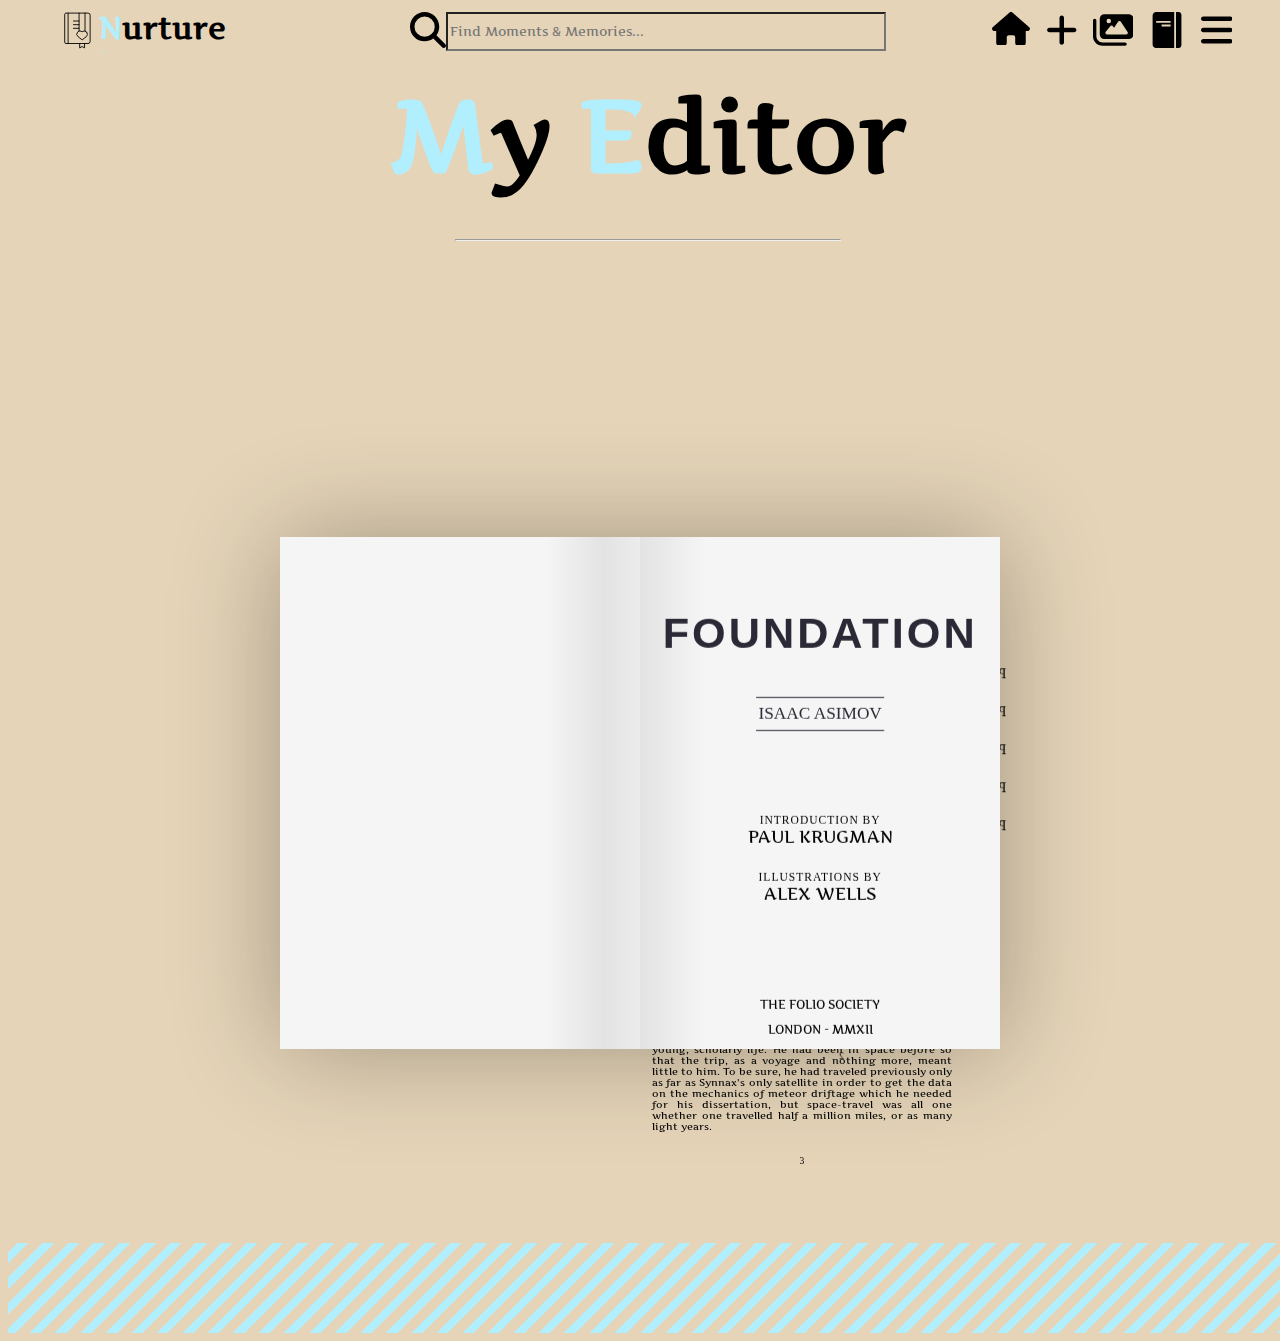
==== templates/editor.html @ 31c4c693 "added temporary editor" ====
<!DOCTYPE html>
<html lang="en">
<head>
  <meta charset="UTF-8">
  <title>Nurture Notes - Editor</title>
  <meta name="viewport" content="width=device-width, initial-scale=1.0">
  <link rel="stylesheet" href="../static/editor.css">
</head>
<body>

  <header>
    <nav>
      <div class="logo-contain">
        <a href="home" id="logo">
          <svg id="logo-text" width="48" height="48" viewBox="0 0 48 48" xmlns="http://www.w3.org/2000/svg"><path fill="none" stroke="currentColor" stroke-linecap="round" stroke-linejoin="round" d="M36 38.577H11.16a1.404 1.404 0 0 1-1.404-1.405V5.904c0-.775.628-1.404 1.404-1.404h24.842a2.245 2.245 0 0 1 2.244 2.245v29.587a2.245 2.245 0 0 1-2.244 2.245M13.571 4.5v34.077M25.859 4.504v20.218m6.678-.064V4.504m-6.678 8.867H19.56m6.299 8.165H19.56m6.299-4.083H19.56"/><path fill="none" stroke="currentColor" stroke-linecap="round" stroke-linejoin="round" d="M34.51 25.942a3.617 3.617 0 0 0-5.074-.658l-.117.09l-.117-.09a3.617 3.617 0 1 0-4.415 5.73l4.532 3.493l4.532-3.492a3.617 3.617 0 0 0 .658-5.074m-2.498 12.636V43.5l-2.744-1.533l-2.743 1.533v-4.923"/></svg>
          <h4><span>N</span>urture <span>N</span>otes</h4>
        </a>
      </div>
      <div class="search-contain">
        <svg xmlns="http://www.w3.org/2000/svg" viewBox="0 0 512 512"><path fill="currentColor" d="M416 208c0 45.9-14.9 88.3-40 122.7L502.6 457.4c12.5 12.5 12.5 32.8 0 45.3s-32.8 12.5-45.3 0L330.7 376c-34.4 25.2-76.8 40-122.7 40C93.1 416 0 322.9 0 208S93.1 0 208 0S416 93.1 416 208zM208 352a144 144 0 1 0 0-288 144 144 0 1 0 0 288z"/></svg>
        <input type="text" placeholder="Find Moments & Memories...">
      </div>
      <div class="icon-contain">
        <a href="home"><svg id="home-pg" xmlns="http://www.w3.org/2000/svg" viewBox="0 0 576 512"><path fill="currentColor" d="M575.8 255.5c0 18-15 32.1-32 32.1h-32l.7 160.2c0 2.7-.2 5.4-.5 8.1V472c0 22.1-17.9 40-40 40H456c-1.1 0-2.2 0-3.3-.1c-1.4 .1-2.8 .1-4.2 .1H416 392c-22.1 0-40-17.9-40-40V448 384c0-17.7-14.3-32-32-32H256c-17.7 0-32 14.3-32 32v64 24c0 22.1-17.9 40-40 40H160 128.1c-1.5 0-3-.1-4.5-.2c-1.2 .1-2.4 .2-3.6 .2H104c-22.1 0-40-17.9-40-40V360c0-.9 0-1.9 .1-2.8V287.6H32c-18 0-32-14-32-32.1c0-9 3-17 10-24L266.4 8c7-7 15-8 22-8s15 2 21 7L564.8 231.5c8 7 12 15 11 24z"/></svg></a>
        <a href="editor"><svg id="plus" xmlns="http://www.w3.org/2000/svg" viewBox="0 0 448 512"><path fill="currentColor" d="M256 80c0-17.7-14.3-32-32-32s-32 14.3-32 32V224H48c-17.7 0-32 14.3-32 32s14.3 32 32 32H192V432c0 17.7 14.3 32 32 32s32-14.3 32-32V288H400c17.7 0 32-14.3 32-32s-14.3-32-32-32H256V80z"/></svg></a>
        <a href="gallery"><svg id="gal" xmlns="http://www.w3.org/2000/svg" viewBox="0 0 576 512"><path fill="currentColor" d="M160 32c-35.3 0-64 28.7-64 64V320c0 35.3 28.7 64 64 64H512c35.3 0 64-28.7 64-64V96c0-35.3-28.7-64-64-64H160zM396 138.7l96 144c4.9 7.4 5.4 16.8 1.2 24.6S480.9 320 472 320H328 280 200c-9.2 0-17.6-5.3-21.6-13.6s-2.9-18.2 2.9-25.4l64-80c4.6-5.7 11.4-9 18.7-9s14.2 3.3 18.7 9l17.3 21.6 56-84C360.5 132 368 128 376 128s15.5 4 20 10.7zM192 128a32 32 0 1 1 64 0 32 32 0 1 1 -64 0zM48 120c0-13.3-10.7-24-24-24S0 106.7 0 120V344c0 75.1 60.9 136 136 136H456c13.3 0 24-10.7 24-24s-10.7-24-24-24H136c-48.6 0-88-39.4-88-88V120z"/></svg></a>
        <a href="journal"><svg width="20" height="20" viewBox="0 0 20 20" xmlns="http://www.w3.org/2000/svg"><path fill="currentColor" d="M15 0v20h1.5c.8 0 1.5-.7 1.5-1.5v-17c0-.8-.7-1.5-1.5-1.5zM2 18c0 1.1.9 2 2 2h10V0H4C2.9 0 2 .9 2 2zM4 5h8v1H4zm3 2h5v1H7z"/></svg></a>
        <a><svg id="bars" xmlns="http://www.w3.org/2000/svg" viewBox="0 0 448 512"><path fill="currentColor" d="M0 96C0 78.3 14.3 64 32 64H416c17.7 0 32 14.3 32 32s-14.3 32-32 32H32C14.3 128 0 113.7 0 96zM0 256c0-17.7 14.3-32 32-32H416c17.7 0 32 14.3 32 32s-14.3 32-32 32H32c-17.7 0-32-14.3-32-32zM448 416c0 17.7-14.3 32-32 32H32c-17.7 0-32-14.3-32-32s14.3-32 32-32H416c17.7 0 32 14.3 32 32z"/></svg></a>
      </div>
    </nav>
  </header>

  <div class="title-contain">
    <h1><span>M</span>y <span>E</span>ditor</h1>
    <hr>
  </div>

  <div class="contain-all">
    <div class="editor-contain">
      <textarea name="edit"></textarea>
    </div>

    <script src="https://cdn.ckeditor.com/4.11.1/standard/ckeditor.js"></script>
    <script src="../static/ckeditor/ckeditor.js"></script>
    <script>
      window.onload = function() {
        CKEDITOR.replace('edit', {
          uiColor: '#B1EFFF',
          width: '75%',
          height: 500,
        });
      };
    </script>
  </div>
  <div id="contain-all">
    <div class="cover">
      <div class="book">
      <label for="page-1"  class="book__page book__page--1">
        <img src="https://s3-us-west-2.amazonaws.com/s.cdpn.io/193203/1111.jpg" alt="">
      </label>
      
      <label for="page-2" class="book__page book__page--4">
        <div class="page__content">
          <h1 class="page__content-title">I</h1>
          <div class="page__content-blockquote">
            <p class="page__content-blockquote-text">HARI SELDON — . . . born in the 11,988th year of the Galactic Era; died 12,069. The dates are more commonly given in terms of the current Foundational Era as -79 to the year 1 F.E. Born to middle-class parents on Helicon, Arcturus sector (where his father, in a legend of doubtful authenticity, was a tobacco grower in the hydroponic plants of the planet), he early showed amazing ability in mathematics. Anecdotes concerning his ability are innumerable, and some are contradictory. At the age of two, he is said to have. . . </p>
            <p class="page__content-blockquote-text">. . . Undoubtedly his greatest contributions were in the field of psychohistory. Seldon found the field little more than a set of vague axioms; he left it a profound statistical science. . . . </p>
            <p class="page__content-blockquote-text">. . . The best existing authority we have for the details of his life is the biography written by Gaal Dornick who, as a young man, met Seldon two years before the great mathematician's death. The story of the meeting . . .</p>
            <span class="page__content-blockquote-reference">Encyclopedia Galactica*</span>
          </div>
          <div class="page__content-text">
            <p>His name was Gaal Dornick and he was just a country boy who had never seen Trantor before. That is, not in real life. He had seen it many times on the hyper-video, and occasionally in tremendous three-dimensional newscasts covering an Imperial Coronation or the opening of a Galactic Council. Even though he had lived all his life on the world of Synnax, which circled a star at the edges of the Blue Drift, he was not cut off from civilization, you see. At that time, no place in the Galaxy was. </p>
            <p>There were nearly twenty-five million inhabited planets in the Galaxy then, and not one but owed allegiance to the Empire whose seat was on Trantor. It was the last half-century in which that could be said. </p>
            <p>To Gaal, this trip was the undoubted climax of his young, scholarly life. He had been in space before so that the trip, as a voyage and nothing more, meant little to him. To be sure, he had traveled previously only as far as Synnax's only satellite in order to get the data on the mechanics of meteor driftage which he needed for his dissertation, but space-travel was all one whether one travelled half a million miles, or as many light years. </p>
          </div>
          <div class="page__number">3</div>
        </div>
      </label>
        
      <!-- Resets the page -->
      <input type="radio" name="page" id="page-1"/>
        
      <!-- Goes to the second page -->
      <input type="radio" name="page" id="page-2"/>
      <label class="book__page book__page--2">
        <div class="book__page-front">
          <div class="page__content">
            <h1 class="page__content-book-title">Foundation</h1>
            <h2 class="page__content-author">Isaac Asimov</h2>
            
            <p class="page__content-credits">
              Introduction by 
              <span>Paul Krugman</span>
            </p>
            
            <p class="page__content-credits">
              Illustrations by 
              <span>Alex Wells</span>
            </p>
            
            <div class="page__content-copyright">
              <p>The Folio Society</p>
              <p>London - MMXII</p>
            </div>
          </div>
        </div>
        <div class="book__page-back">
          <div class="page__content">
            <h1 class="page__content-title">Contents</h1>
            <table class="page__content-table">
              <tr>
                <td align="left">Part I</td><td align="left">The Psycohistorians</td><td align="right">3</td>
              </tr>
              <tr>
                <td align="left">Part II</td><td align="left">The Encyclopedists</td><td align="right">43</td>
              </tr>
              <tr>
                 <td align="left">Part III</td><td align="left">The Mayors</td><td align="right">87</td>
              </tr>
              <tr>
                <td align="left">Part IV</td><td align="left">The Traders</td><td align="right">147</td>
              </tr>
              <tr>
                <td align="left">Part V</td><td align="left">The Merchant Princes</td><td align="right">173</td>
              </tr>
            </table>
            
            <div class="page__number">2</div>
          </div>
        </div>
      </label>
      </div>
    </div>
  </div>

  <footer></footer>
</body>
</html>
---- static/editor.css ----
@import url('https://fonts.googleapis.com/css2?family=Artifika:wght@400&display=swap');

*{
    font-family: Artifika;
}

body {
    background-color: #E5D4B8;
}

header nav {
    height: 5vh;
    width: 100vw;
    display: flex;
    align-items: center;
    justify-content: space-evenly;
    position: fixed;
    z-index: 500;
    background-color: #E5D4B8;
}

header nav div:not(.logo-contain) {
    margin-top: 7px;
}

header nav .logo-contain {
    height: 100%;
    width: 20vw;
    display: flex;
}

header nav .logo-contain:hover {
    cursor: pointer;
}

header nav .logo-contain h4 {
    margin-top: 0.25vh;
    font-size: 30px;
}

header nav div a:not(#logo) {
    height: 100%;
    width: auto;
    text-decoration: none;
}

header nav #logo {
    height: 100%;
    width: auto;
    overflow: hidden;
    display: flex;
    text-decoration: none;
    color: #000;
}

header nav #logo:hover {
    cursor: pointer;
}

header nav #logo h4 span {
    color: #B1EFFF;
}

header nav div a svg:not(#logo-text) {
    height: 75%;
    width: auto;
    color: #000;
}

header nav div a #logo-text {
    height: 100%;
    width: auto;
    color: #000;
}

header nav div a svg:hover {
    cursor: pointer;
}

.search-contain {
    height: 100%;
    width: 45vw;
    display: flex;
    justify-content: space-around;
}

.search-contain input {
    height: 75%;
    width: 75%;
    margin-left: -100px;
    background-color: #E5D4B8;
}

input {
    outline: none;
}

input:focus {
    border: 3px solid #B1EFFF;
}

.search-contain svg {
    width: auto;
    height: 80%;
}

.icon-contain {
    height: 100%;
    width: 20vw;
    display: flex;
    justify-content: space-around;
}

.icon-contain a svg:not(#home-pg) {
    height: 80%;
}

.title-contain {
    height: auto;
    width: 100vw;
    display: flex;
    flex-direction: column;
    align-items: center;
    justify-content: center;
    background-color: #E5D4B8;
}

.title-contain h1 span {
    color: #B1EFFF;
}

h1 {
    font-size: 100px;
    color: #000;
}

hr {
    color: #B1EFFF;
    width: 30vw;
    margin-top: -25px;
    margin-bottom: 5%;
    background-color: #E5D4B8;
}

.editor-contain {
    display: flex;
    align-items: center;
    justify-content: center;
}

#contain-all {
    height: 100vh;
    display: flex;
    flex-direction: column;
    align-items: center;
    justify-content: center;
}


/* Try Book */

@import url('https://fonts.googleapis.com/css?family=Cormorant+Garamond:300,400,600|Tulpen+One&display=swap');

:root {
  /* colors */
  --body-bg: #FAFAFA;
  --page-bg: #F5F5F5;
  --dark-text: #2A2935;
  
  /* spacing */
  /* this is what defines the global scale */
  --baseline: 12px;
  
  /* fonts */
  --book-title: 'Tulpen One', sans-serif;
  --title: 'Cormorant Garamond', serif;
  --body: 'Cormorant Garamond', serif;
  --base-size: var(--baseline) * 1.2;
}

.cover {
  width: calc(var(--baseline) * 60);
  height: calc(var(--baseline) * 42.6);
  box-shadow: 0 0 100px rgba(0, 0, 0, .3);
}

.book {
  width: 100%;
  height: 100%;
  display: flex;
  perspective: 1200px;
}

.book__page {
  position: relative;
  width: 50%;
  height: 100%;
  display: grid;
  transform: rotateY(0deg);
  transition: transform 0.9s cubic-bezier(0.645, 0.045, 0.355, 1);
  transform-origin: 0% 0%;
  background-color: var(--page-bg);
  background-image: linear-gradient(90deg, rgba(227,227,227,1) 0%, rgba(247,247,247,0) 18%);
}

.book__page:nth-of-type(1) {
  background-image: linear-gradient(-90deg, rgba(227,227,227,1) 0%, rgba(247,247,247,0) 18%);
}

.book__page--1 {
  cursor: pointer;
  overflow: hidden;
}

.book__page--1 img {
  width: 100%;
  max-width: 100%;
  height: auto;
}

.book__page--2 {
  position: absolute;
  right: 0;
  pointer-events: none;
  transform-style: preserve-3d;
  background-color: var(--page-bg);
  background-image: linear-gradient(90deg, rgba(227,227,227,1) 0%, rgba(247,247,247,0) 18%);
}

.book__page--4 {
  cursor: pointer;
  padding: 0 calc(var(--baseline) * 3);
}

.book__page-front {
  position: absolute;
  width: 100%;
  height: 100%;
  transform: rotateY(0deg) translateZ(1px);
}

.book__page-back {
  position: absolute;
  width: 100%;
  height: 100%;
  padding: 0 calc(var(--baseline) * 1.8);
  transform: rotateY(180deg) translateZ(1px);
}

.page__content {
  padding: var(--baseline);
  height: 100%;
  position: relative;
  text-align: center;
}

.page__content-book-title {
  font-family: var(--book-title);
  font-size: calc(var(--base-size) * 3);
  font-weight: bold;
  text-transform: uppercase;
  letter-spacing: 3px;
  color: var(--dark-text);
  margin-top: calc(var(--baseline) * 5);
  margin-bottom: calc(var(--baseline) * 2);
}

.page__content-author {
  font-family: var(--title);
  font-size: calc(var(--base-size) * 1.2);
  font-weight: 100;
  text-transform: uppercase;
  color: var(--dark-text);
  border-top: 1px solid var(--dark-text);
  border-bottom: 1px solid var(--dark-text);
  display: inline-block;
  padding: calc(var(--baseline) / 2) calc(var(--baseline) / 5);
  margin-bottom: calc(var(--baseline) * 6);
}

.page__content-credits {
  font-family: var(--title);
  text-transform: uppercase;
  font-size: calc(var(--base-size) * 0.8);
  margin-bottom: calc(var(--baseline) * 2);
  letter-spacing: 1px;
}

.page__content-credits span {
  display: block;
  font-size: calc(var(--base-size) * 1.2);
  letter-spacing: 0;
}

.page__content-copyright {
  position: absolute;
  width: calc(100% - (var(--baseline) * 2));
  bottom: calc(var(--baseline) * 2);
  font-family: var(--title);
  font-size: calc(var(--base-size) * 0.8);
  text-transform: uppercase;
}

.page__content-title {
  font-family: var(--title);
  font-size: calc(var(--base-size) * 1);
  text-transform: uppercase;
  letter-spacing: 1px;
  margin-top: calc(var(--baseline) * 5);
  margin-bottom: calc(var(--baseline) * 3);
}

.page__content-table {
  width: 100%;
  margin-top: calc(var(--baseline) * 2);
}

.page__content-table td {
  font-family: var(--title);
  font-size: calc(var(--base-size) * 1);
  padding-bottom: calc(var(--baseline) * 1.5);
  text-transform: uppercase;
}

.page__content-blockquote {
  margin-bottom: calc(var(--baseline) * 2);
}

.page__content-blockquote-text {
  font-family: var(--title);
  font-size: calc(var(--base-size) * 0.67);
  font-style: italic;
  text-align: justify;
}

.page__content-blockquote-reference {
  font-family: var(--title);
  font-size: calc(var(--base-size) * 0.7);
  margin-top: calc(var(--baseline) * 0.3);
  float: right;
  text-transform: uppercase;
}

.page__content-text {
  font-family: var(--title);
  font-size: calc(var(--base-size) * 0.67);
  text-align: justify;
  text-indent: var(--baseline);
}

.page__number {
  position: absolute;
  bottom: var(--baseline);
  width: calc(100% - (var(--baseline) * 2));
  font-family: var(--title);
  font-size: calc(var(--base-size) * 0.67);
  text-align: center;
}

input[type="radio"] {
  display: none;
}

input[type="radio"]:checked + .book__page {
  transition: transform 0.9s cubic-bezier(0.645, 0.045, 0.355, 1);
  transform: rotateY(-180deg);
}



footer {
    height: 10vh;
    width: 100vw;
    background: repeating-linear-gradient(-45deg, #B1EFFF, #B1EFFF 8px, transparent 8px, transparent 18px);
}
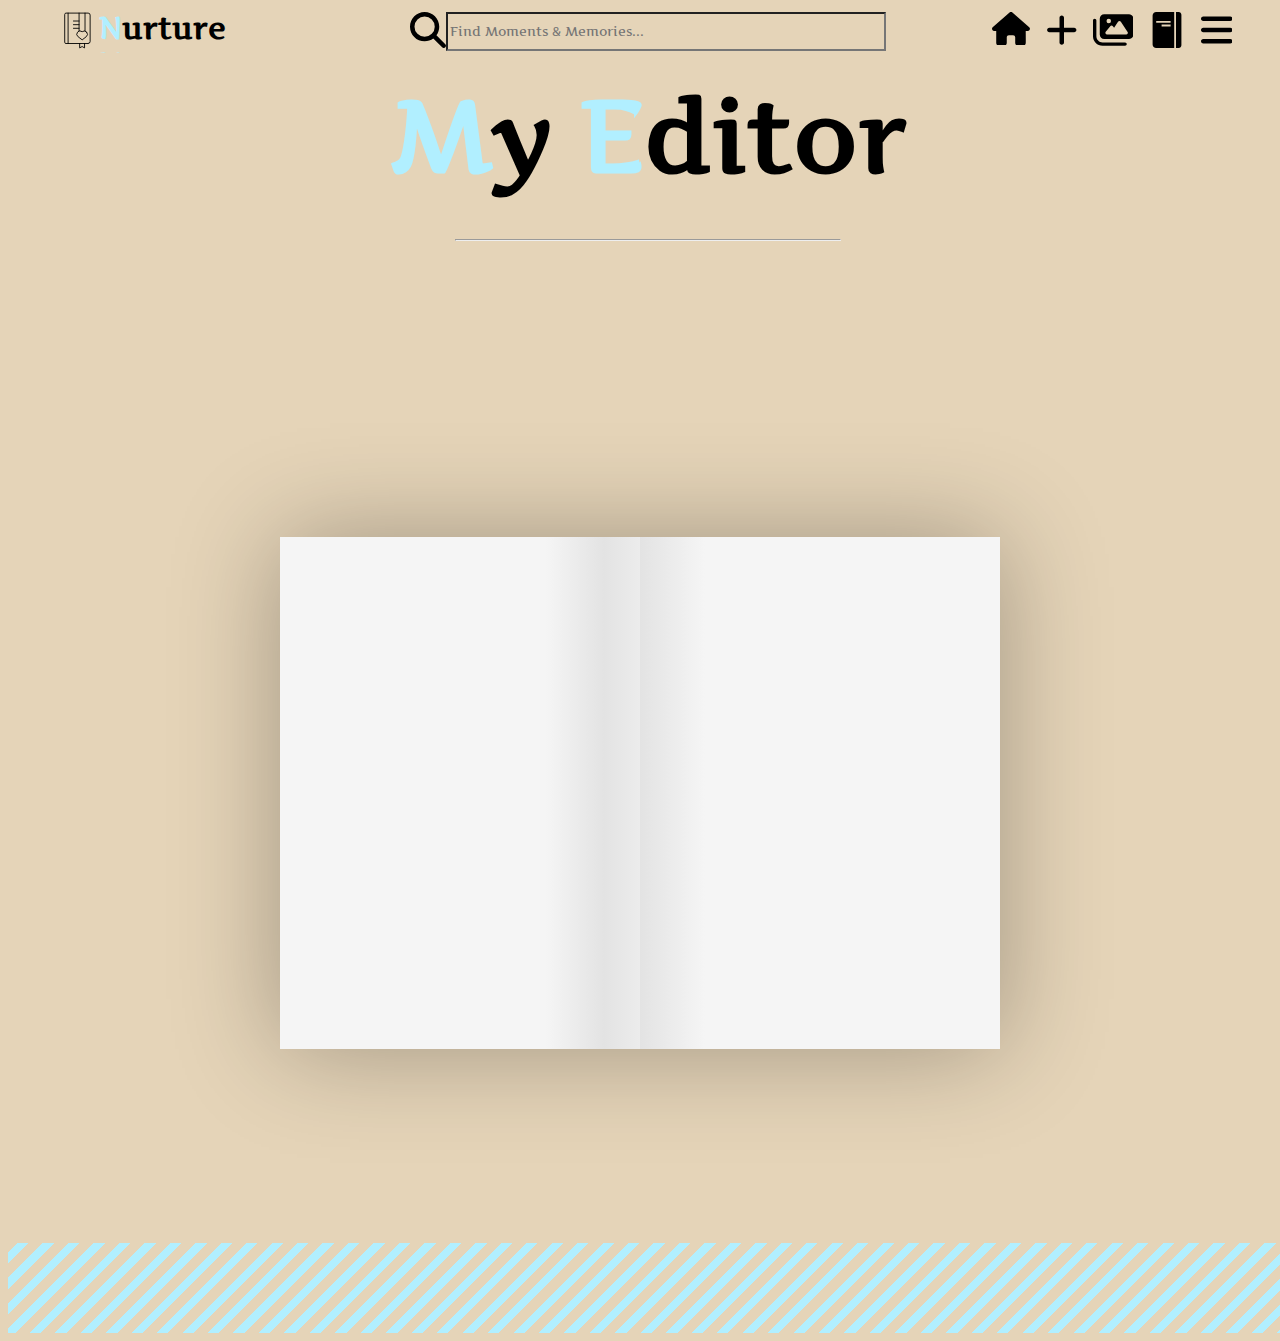
==== commit 1332bbe5: "deleted unused files and emptied editor page" ====
--- a/templates/editor.html
+++ b/templates/editor.html
@@ -39,7 +39,6 @@
     <div class="editor-contain">
       <textarea name="edit"></textarea>
     </div>
-
     <script src="https://cdn.ckeditor.com/4.11.1/standard/ckeditor.js"></script>
     <script src="../static/ckeditor/ckeditor.js"></script>
     <script>
@@ -52,83 +51,37 @@
       };
     </script>
   </div>
+
   <div id="contain-all">
     <div class="cover">
       <div class="book">
-      <label for="page-1"  class="book__page book__page--1">
-        <img src="https://s3-us-west-2.amazonaws.com/s.cdpn.io/193203/1111.jpg" alt="">
-      </label>
-      
-      <label for="page-2" class="book__page book__page--4">
-        <div class="page__content">
-          <h1 class="page__content-title">I</h1>
-          <div class="page__content-blockquote">
-            <p class="page__content-blockquote-text">HARI SELDON — . . . born in the 11,988th year of the Galactic Era; died 12,069. The dates are more commonly given in terms of the current Foundational Era as -79 to the year 1 F.E. Born to middle-class parents on Helicon, Arcturus sector (where his father, in a legend of doubtful authenticity, was a tobacco grower in the hydroponic plants of the planet), he early showed amazing ability in mathematics. Anecdotes concerning his ability are innumerable, and some are contradictory. At the age of two, he is said to have. . . </p>
-            <p class="page__content-blockquote-text">. . . Undoubtedly his greatest contributions were in the field of psychohistory. Seldon found the field little more than a set of vague axioms; he left it a profound statistical science. . . . </p>
-            <p class="page__content-blockquote-text">. . . The best existing authority we have for the details of his life is the biography written by Gaal Dornick who, as a young man, met Seldon two years before the great mathematician's death. The story of the meeting . . .</p>
-            <span class="page__content-blockquote-reference">Encyclopedia Galactica*</span>
+        <label for="page-1"  class="book-page book-page-1">
+
+        </label>
+        
+        <label for="page-2" class="book-page book-page-4">
+          <div class="page-content">
+
           </div>
-          <div class="page__content-text">
-            <p>His name was Gaal Dornick and he was just a country boy who had never seen Trantor before. That is, not in real life. He had seen it many times on the hyper-video, and occasionally in tremendous three-dimensional newscasts covering an Imperial Coronation or the opening of a Galactic Council. Even though he had lived all his life on the world of Synnax, which circled a star at the edges of the Blue Drift, he was not cut off from civilization, you see. At that time, no place in the Galaxy was. </p>
-            <p>There were nearly twenty-five million inhabited planets in the Galaxy then, and not one but owed allegiance to the Empire whose seat was on Trantor. It was the last half-century in which that could be said. </p>
-            <p>To Gaal, this trip was the undoubted climax of his young, scholarly life. He had been in space before so that the trip, as a voyage and nothing more, meant little to him. To be sure, he had traveled previously only as far as Synnax's only satellite in order to get the data on the mechanics of meteor driftage which he needed for his dissertation, but space-travel was all one whether one travelled half a million miles, or as many light years. </p>
-          </div>
-          <div class="page__number">3</div>
-        </div>
-      </label>
-        
-      <!-- Resets the page -->
-      <input type="radio" name="page" id="page-1"/>
-        
-      <!-- Goes to the second page -->
-      <input type="radio" name="page" id="page-2"/>
-      <label class="book__page book__page--2">
-        <div class="book__page-front">
-          <div class="page__content">
-            <h1 class="page__content-book-title">Foundation</h1>
-            <h2 class="page__content-author">Isaac Asimov</h2>
-            
-            <p class="page__content-credits">
-              Introduction by 
-              <span>Paul Krugman</span>
-            </p>
-            
-            <p class="page__content-credits">
-              Illustrations by 
-              <span>Alex Wells</span>
-            </p>
-            
-            <div class="page__content-copyright">
-              <p>The Folio Society</p>
-              <p>London - MMXII</p>
+        </label>
+          
+        <!-- Resets the page -->
+        <input type="radio" name="page" id="page-1"/>
+          
+        <!-- Goes to the second page -->
+        <input type="radio" name="page" id="page-2"/>
+        <label class="book-page book-page-2">
+          <div class="book-page-front">
+            <div class="page-content">
+              
             </div>
           </div>
-        </div>
-        <div class="book__page-back">
-          <div class="page__content">
-            <h1 class="page__content-title">Contents</h1>
-            <table class="page__content-table">
-              <tr>
-                <td align="left">Part I</td><td align="left">The Psycohistorians</td><td align="right">3</td>
-              </tr>
-              <tr>
-                <td align="left">Part II</td><td align="left">The Encyclopedists</td><td align="right">43</td>
-              </tr>
-              <tr>
-                 <td align="left">Part III</td><td align="left">The Mayors</td><td align="right">87</td>
-              </tr>
-              <tr>
-                <td align="left">Part IV</td><td align="left">The Traders</td><td align="right">147</td>
-              </tr>
-              <tr>
-                <td align="left">Part V</td><td align="left">The Merchant Princes</td><td align="right">173</td>
-              </tr>
-            </table>
-            
-            <div class="page__number">2</div>
+          <div class="book-page-back">
+            <div class="page-content">
+
+            </div>
           </div>
-        </div>
-      </label>
+        </label>
       </div>
     </div>
   </div>
--- a/static/editor.css
+++ b/static/editor.css
@@ -156,10 +156,7 @@
     justify-content: center;
 }
 
-
-/* Try Book */
-
-@import url('https://fonts.googleapis.com/css?family=Cormorant+Garamond:300,400,600|Tulpen+One&display=swap');
+/* Book */
 
 :root {
   /* colors */
@@ -168,13 +165,9 @@
   --dark-text: #2A2935;
   
   /* spacing */
-  /* this is what defines the global scale */
   --baseline: 12px;
   
   /* fonts */
-  --book-title: 'Tulpen One', sans-serif;
-  --title: 'Cormorant Garamond', serif;
-  --body: 'Cormorant Garamond', serif;
   --base-size: var(--baseline) * 1.2;
 }
 
@@ -191,7 +184,7 @@
   perspective: 1200px;
 }
 
-.book__page {
+.book-page {
   position: relative;
   width: 50%;
   height: 100%;
@@ -203,22 +196,16 @@
   background-image: linear-gradient(90deg, rgba(227,227,227,1) 0%, rgba(247,247,247,0) 18%);
 }
 
-.book__page:nth-of-type(1) {
+.book-page:nth-of-type(1) {
   background-image: linear-gradient(-90deg, rgba(227,227,227,1) 0%, rgba(247,247,247,0) 18%);
 }
 
-.book__page--1 {
+.book-page-1 {
   cursor: pointer;
   overflow: hidden;
 }
 
-.book__page--1 img {
-  width: 100%;
-  max-width: 100%;
-  height: auto;
-}
-
-.book__page--2 {
+.book-page-2 {
   position: absolute;
   right: 0;
   pointer-events: none;
@@ -227,19 +214,19 @@
   background-image: linear-gradient(90deg, rgba(227,227,227,1) 0%, rgba(247,247,247,0) 18%);
 }
 
-.book__page--4 {
+.book-page-4 {
   cursor: pointer;
   padding: 0 calc(var(--baseline) * 3);
 }
 
-.book__page-front {
+.book-page-front {
   position: absolute;
   width: 100%;
   height: 100%;
   transform: rotateY(0deg) translateZ(1px);
 }
 
-.book__page-back {
+.book-page-back {
   position: absolute;
   width: 100%;
   height: 100%;
@@ -247,126 +234,21 @@
   transform: rotateY(180deg) translateZ(1px);
 }
 
-.page__content {
+.page-content {
   padding: var(--baseline);
   height: 100%;
   position: relative;
   text-align: center;
 }
 
-.page__content-book-title {
-  font-family: var(--book-title);
-  font-size: calc(var(--base-size) * 3);
-  font-weight: bold;
-  text-transform: uppercase;
-  letter-spacing: 3px;
-  color: var(--dark-text);
-  margin-top: calc(var(--baseline) * 5);
-  margin-bottom: calc(var(--baseline) * 2);
-}
-
-.page__content-author {
-  font-family: var(--title);
-  font-size: calc(var(--base-size) * 1.2);
-  font-weight: 100;
-  text-transform: uppercase;
-  color: var(--dark-text);
-  border-top: 1px solid var(--dark-text);
-  border-bottom: 1px solid var(--dark-text);
-  display: inline-block;
-  padding: calc(var(--baseline) / 2) calc(var(--baseline) / 5);
-  margin-bottom: calc(var(--baseline) * 6);
-}
-
-.page__content-credits {
-  font-family: var(--title);
-  text-transform: uppercase;
-  font-size: calc(var(--base-size) * 0.8);
-  margin-bottom: calc(var(--baseline) * 2);
-  letter-spacing: 1px;
-}
-
-.page__content-credits span {
-  display: block;
-  font-size: calc(var(--base-size) * 1.2);
-  letter-spacing: 0;
-}
-
-.page__content-copyright {
-  position: absolute;
-  width: calc(100% - (var(--baseline) * 2));
-  bottom: calc(var(--baseline) * 2);
-  font-family: var(--title);
-  font-size: calc(var(--base-size) * 0.8);
-  text-transform: uppercase;
-}
-
-.page__content-title {
-  font-family: var(--title);
-  font-size: calc(var(--base-size) * 1);
-  text-transform: uppercase;
-  letter-spacing: 1px;
-  margin-top: calc(var(--baseline) * 5);
-  margin-bottom: calc(var(--baseline) * 3);
-}
-
-.page__content-table {
-  width: 100%;
-  margin-top: calc(var(--baseline) * 2);
-}
-
-.page__content-table td {
-  font-family: var(--title);
-  font-size: calc(var(--base-size) * 1);
-  padding-bottom: calc(var(--baseline) * 1.5);
-  text-transform: uppercase;
-}
-
-.page__content-blockquote {
-  margin-bottom: calc(var(--baseline) * 2);
-}
-
-.page__content-blockquote-text {
-  font-family: var(--title);
-  font-size: calc(var(--base-size) * 0.67);
-  font-style: italic;
-  text-align: justify;
-}
-
-.page__content-blockquote-reference {
-  font-family: var(--title);
-  font-size: calc(var(--base-size) * 0.7);
-  margin-top: calc(var(--baseline) * 0.3);
-  float: right;
-  text-transform: uppercase;
-}
-
-.page__content-text {
-  font-family: var(--title);
-  font-size: calc(var(--base-size) * 0.67);
-  text-align: justify;
-  text-indent: var(--baseline);
-}
-
-.page__number {
-  position: absolute;
-  bottom: var(--baseline);
-  width: calc(100% - (var(--baseline) * 2));
-  font-family: var(--title);
-  font-size: calc(var(--base-size) * 0.67);
-  text-align: center;
-}
-
 input[type="radio"] {
   display: none;
 }
 
-input[type="radio"]:checked + .book__page {
+input[type="radio"]:checked + .book-page {
   transition: transform 0.9s cubic-bezier(0.645, 0.045, 0.355, 1);
   transform: rotateY(-180deg);
 }
-
-
 
 footer {
     height: 10vh;
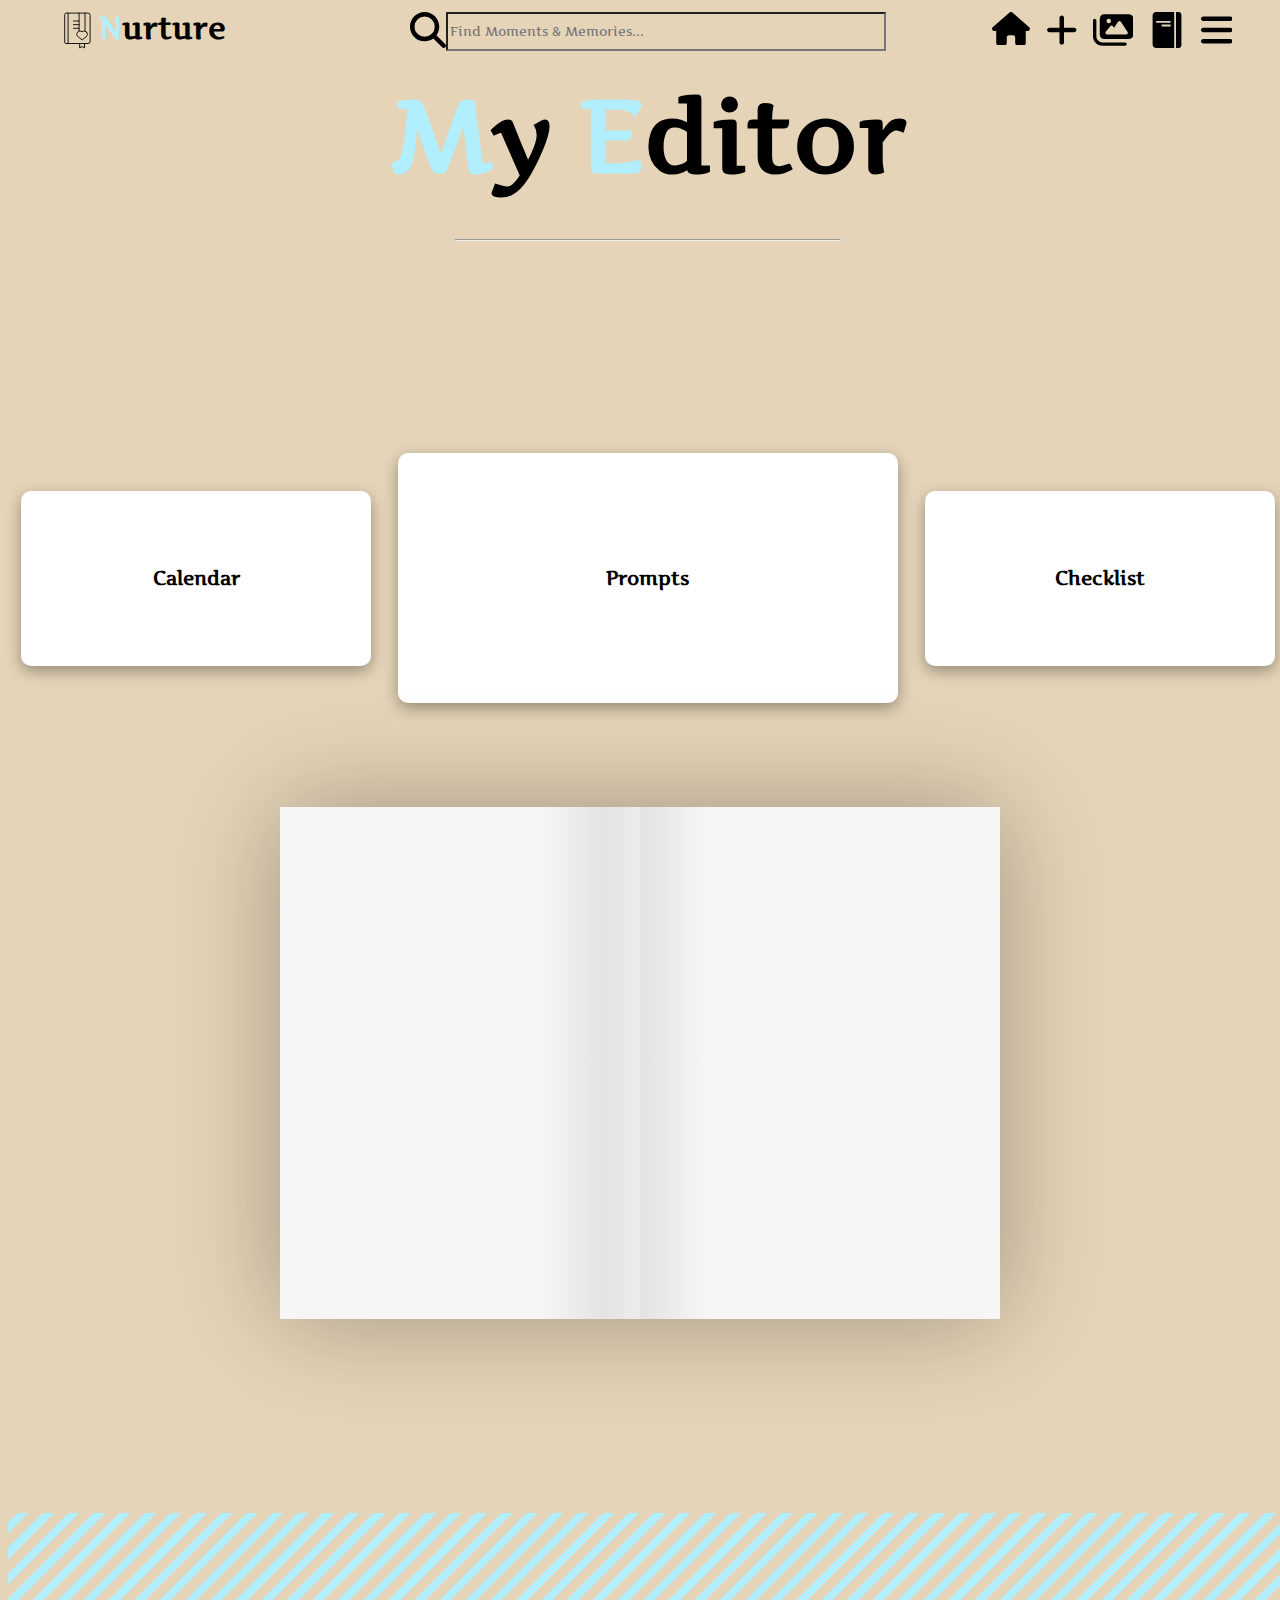
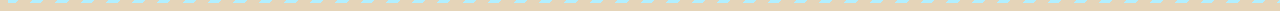
==== commit 1af8cebc: "added basic boxes to editor" ====
--- a/templates/editor.html
+++ b/templates/editor.html
@@ -52,6 +52,21 @@
     </script>
   </div>
 
+  <div class="box-container">
+    <div class="widget" id="cal">
+      <h3>Calendar</h3>
+
+    </div>
+    <div class="widget" id="prompts">
+      <h3>Prompts</h3>
+
+    </div>
+    <div class="widget" id="check">
+      <h3>Checklist</h3>
+
+    </div>
+  </div>
+
   <div id="contain-all">
     <div class="cover">
       <div class="book">
--- a/static/editor.css
+++ b/static/editor.css
@@ -1,162 +1,4 @@
 @import url('https://fonts.googleapis.com/css2?family=Artifika:wght@400&display=swap');
-
-*{
-    font-family: Artifika;
-}
-
-body {
-    background-color: #E5D4B8;
-}
-
-header nav {
-    height: 5vh;
-    width: 100vw;
-    display: flex;
-    align-items: center;
-    justify-content: space-evenly;
-    position: fixed;
-    z-index: 500;
-    background-color: #E5D4B8;
-}
-
-header nav div:not(.logo-contain) {
-    margin-top: 7px;
-}
-
-header nav .logo-contain {
-    height: 100%;
-    width: 20vw;
-    display: flex;
-}
-
-header nav .logo-contain:hover {
-    cursor: pointer;
-}
-
-header nav .logo-contain h4 {
-    margin-top: 0.25vh;
-    font-size: 30px;
-}
-
-header nav div a:not(#logo) {
-    height: 100%;
-    width: auto;
-    text-decoration: none;
-}
-
-header nav #logo {
-    height: 100%;
-    width: auto;
-    overflow: hidden;
-    display: flex;
-    text-decoration: none;
-    color: #000;
-}
-
-header nav #logo:hover {
-    cursor: pointer;
-}
-
-header nav #logo h4 span {
-    color: #B1EFFF;
-}
-
-header nav div a svg:not(#logo-text) {
-    height: 75%;
-    width: auto;
-    color: #000;
-}
-
-header nav div a #logo-text {
-    height: 100%;
-    width: auto;
-    color: #000;
-}
-
-header nav div a svg:hover {
-    cursor: pointer;
-}
-
-.search-contain {
-    height: 100%;
-    width: 45vw;
-    display: flex;
-    justify-content: space-around;
-}
-
-.search-contain input {
-    height: 75%;
-    width: 75%;
-    margin-left: -100px;
-    background-color: #E5D4B8;
-}
-
-input {
-    outline: none;
-}
-
-input:focus {
-    border: 3px solid #B1EFFF;
-}
-
-.search-contain svg {
-    width: auto;
-    height: 80%;
-}
-
-.icon-contain {
-    height: 100%;
-    width: 20vw;
-    display: flex;
-    justify-content: space-around;
-}
-
-.icon-contain a svg:not(#home-pg) {
-    height: 80%;
-}
-
-.title-contain {
-    height: auto;
-    width: 100vw;
-    display: flex;
-    flex-direction: column;
-    align-items: center;
-    justify-content: center;
-    background-color: #E5D4B8;
-}
-
-.title-contain h1 span {
-    color: #B1EFFF;
-}
-
-h1 {
-    font-size: 100px;
-    color: #000;
-}
-
-hr {
-    color: #B1EFFF;
-    width: 30vw;
-    margin-top: -25px;
-    margin-bottom: 5%;
-    background-color: #E5D4B8;
-}
-
-.editor-contain {
-    display: flex;
-    align-items: center;
-    justify-content: center;
-}
-
-#contain-all {
-    height: 100vh;
-    display: flex;
-    flex-direction: column;
-    align-items: center;
-    justify-content: center;
-}
-
-/* Book */
 
 :root {
   /* colors */
@@ -171,6 +13,210 @@
   --base-size: var(--baseline) * 1.2;
 }
 
+*{
+    font-family: Artifika;
+}
+
+body {
+    background-color: #E5D4B8;
+}
+
+header nav {
+    height: 5vh;
+    width: 100vw;
+    display: flex;
+    align-items: center;
+    justify-content: space-evenly;
+    position: fixed;
+    z-index: 500;
+    background-color: #E5D4B8;
+}
+
+header nav div:not(.logo-contain) {
+    margin-top: 7px;
+}
+
+header nav .logo-contain {
+    height: 100%;
+    width: 20vw;
+    display: flex;
+}
+
+header nav .logo-contain:hover {
+    cursor: pointer;
+}
+
+header nav .logo-contain h4 {
+    margin-top: 0.25vh;
+    font-size: 30px;
+}
+
+header nav div a:not(#logo) {
+    height: 100%;
+    width: auto;
+    text-decoration: none;
+}
+
+header nav #logo {
+    height: 100%;
+    width: auto;
+    overflow: hidden;
+    display: flex;
+    text-decoration: none;
+    color: #000;
+}
+
+header nav #logo:hover {
+    cursor: pointer;
+}
+
+header nav #logo h4 span {
+    color: #B1EFFF;
+}
+
+header nav div a svg:not(#logo-text) {
+    height: 75%;
+    width: auto;
+    color: #000;
+}
+
+header nav div a #logo-text {
+    height: 100%;
+    width: auto;
+    color: #000;
+}
+
+header nav div a svg:hover {
+    cursor: pointer;
+}
+
+.search-contain {
+    height: 100%;
+    width: 45vw;
+    display: flex;
+    justify-content: space-around;
+}
+
+.search-contain input {
+    height: 75%;
+    width: 75%;
+    margin-left: -100px;
+    background-color: #E5D4B8;
+}
+
+input {
+    outline: none;
+}
+
+input:focus {
+    border: 3px solid #B1EFFF;
+}
+
+.search-contain svg {
+    width: auto;
+    height: 80%;
+}
+
+.icon-contain {
+    height: 100%;
+    width: 20vw;
+    display: flex;
+    justify-content: space-around;
+}
+
+.icon-contain a svg:not(#home-pg) {
+    height: 80%;
+}
+
+.title-contain {
+    height: auto;
+    width: 100vw;
+    display: flex;
+    flex-direction: column;
+    align-items: center;
+    justify-content: center;
+    background-color: #E5D4B8;
+}
+
+.title-contain h1 span {
+    color: #B1EFFF;
+}
+
+h1 {
+    font-size: 100px;
+    color: #000;
+}
+
+hr {
+    color: #B1EFFF;
+    width: 30vw;
+    margin-top: -25px;
+    margin-bottom: 5%;
+    background-color: #E5D4B8;
+}
+
+.editor-contain {
+    display: flex;
+    align-items: center;
+    justify-content: center;
+}
+
+#contain-all {
+    height: 100vh;
+    display: flex;
+    flex-direction: column;
+    align-items: center;
+    justify-content: center;
+}
+
+/* Boxes */ 
+
+.box-container {
+    height: 30vh;
+    width: 100vw;
+    margin-top: 100px;
+    margin-bottom: -100px;
+    display: flex;
+    align-items: center;
+    justify-content: space-around;
+}
+
+.widget {
+    border-radius: 10px 10px;
+    display: flex;
+    align-items: center;
+    justify-content: center;
+    box-shadow: 0 5px 15px rgba(0, 0, 0, 0.35);
+    background-color: #fff;
+}
+
+.widget:not(#prompts) {
+    height: 175px;
+    width: 350px;
+}
+
+#cal {
+    /* stuff */
+}
+
+#prompts {
+    height: 250px;
+    width: 500px;
+    margin: 0;
+    padding: 0;
+    box-sizing: border-box;
+    display: flex;
+    flex-direction: column;
+    align-items: center;
+    justify-content: center;
+}
+
+#check{
+    /* stuff */
+}
+
+/* Book */
+
 .cover {
   width: calc(var(--baseline) * 60);
   height: calc(var(--baseline) * 42.6);
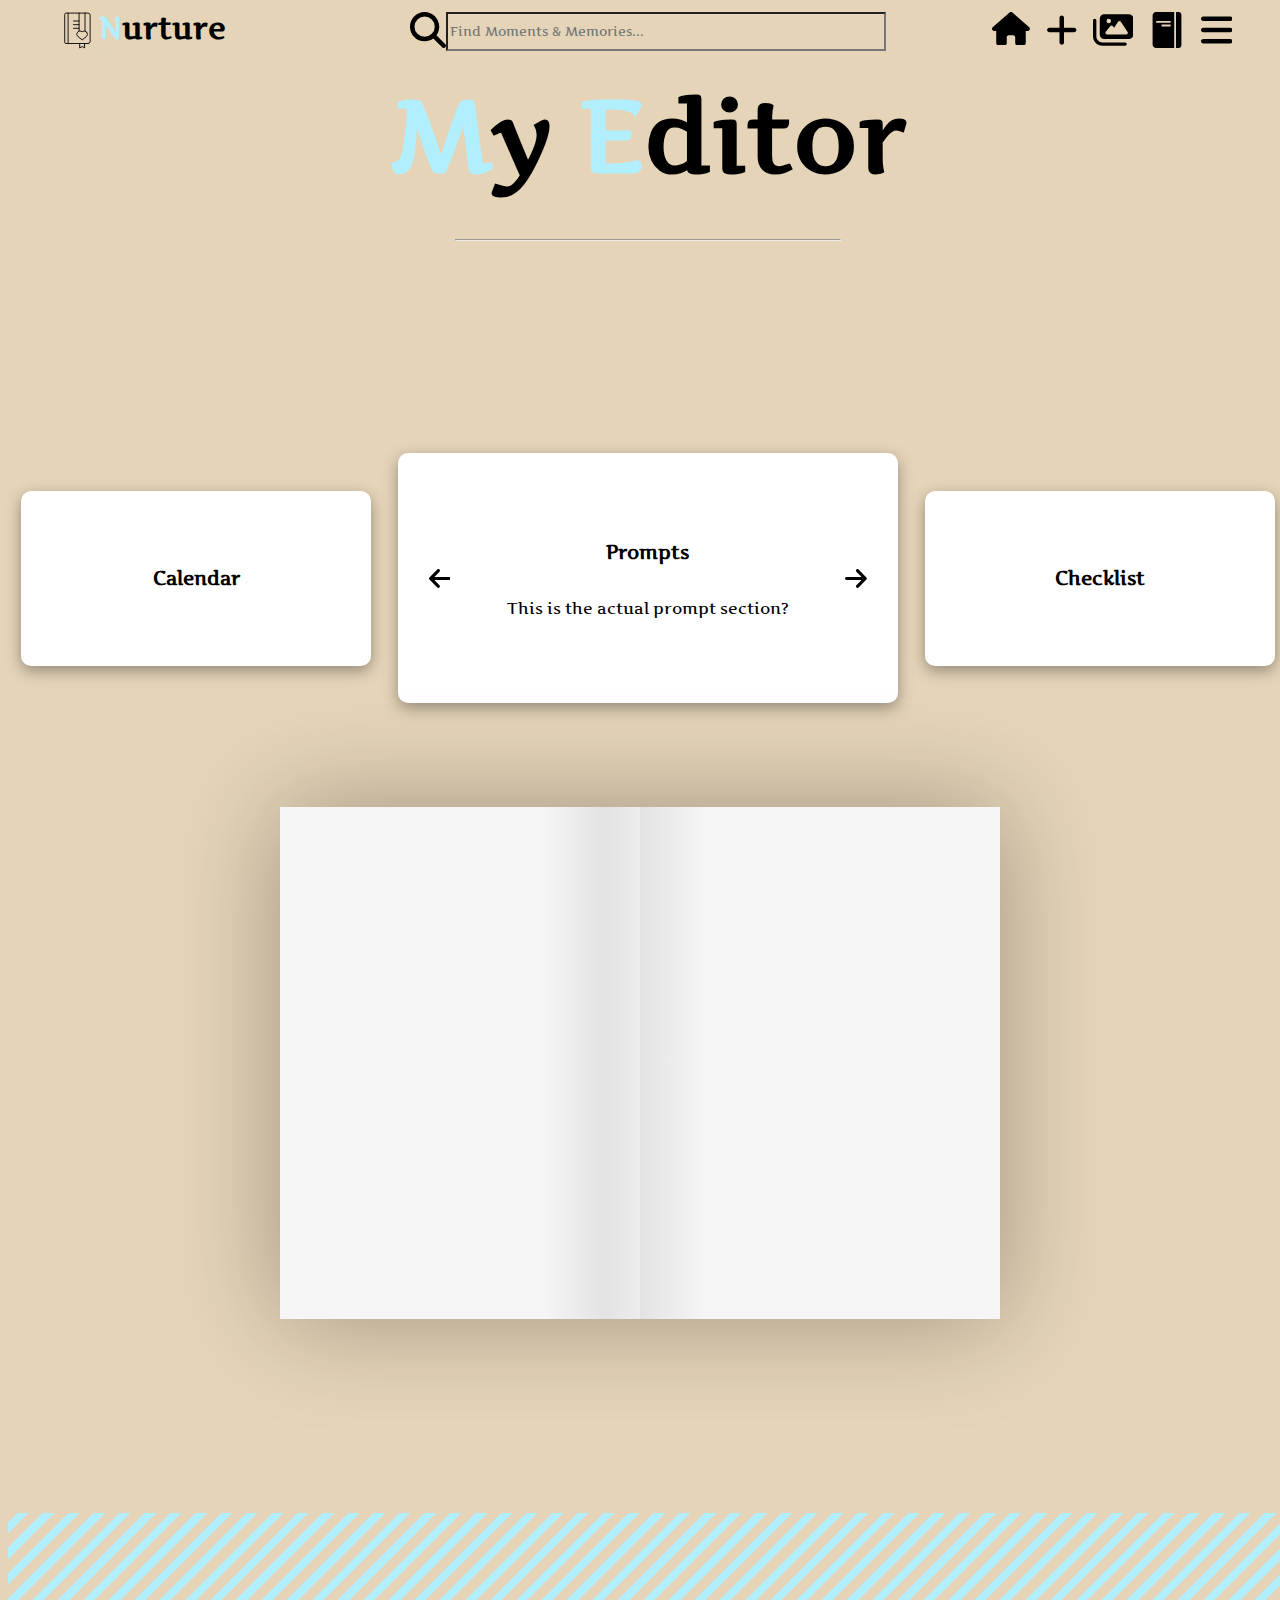
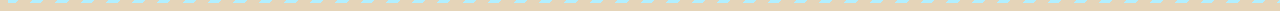
==== commit b0f58c0e: "developed prompt section of editor" ====
--- a/templates/editor.html
+++ b/templates/editor.html
@@ -58,8 +58,14 @@
 
     </div>
     <div class="widget" id="prompts">
-      <h3>Prompts</h3>
-
+      <div class="prompt-box">
+        <svg style="height: 25px;" xmlns="http://www.w3.org/2000/svg" viewBox="0 0 448 512"><path fill="currentColor" d="M9.4 233.4c-12.5 12.5-12.5 32.8 0 45.3l160 160c12.5 12.5 32.8 12.5 45.3 0s12.5-32.8 0-45.3L109.2 288 416 288c17.7 0 32-14.3 32-32s-14.3-32-32-32l-306.7 0L214.6 118.6c12.5-12.5 12.5-32.8 0-45.3s-32.8-12.5-45.3 0l-160 160z"/></svg>
+        <div id="prompt">
+          <h3>Prompts</h3>
+          <p>This is the actual prompt section?</p>
+        </div>
+        <svg style="height: 25px;" xmlns="http://www.w3.org/2000/svg" viewBox="0 0 448 512"><path fill="currentColor" d="M438.6 278.6c12.5-12.5 12.5-32.8 0-45.3l-160-160c-12.5-12.5-32.8-12.5-45.3 0s-12.5 32.8 0 45.3L338.8 224 32 224c-17.7 0-32 14.3-32 32s14.3 32 32 32l306.7 0L233.4 393.4c-12.5 12.5-12.5 32.8 0 45.3s32.8 12.5 45.3 0l160-160z"/></svg>
+      </div>
     </div>
     <div class="widget" id="check">
       <h3>Checklist</h3>
--- a/static/editor.css
+++ b/static/editor.css
@@ -211,6 +211,29 @@
     justify-content: center;
 }
 
+.prompt-box {
+    height: 100%;
+    width: 100%;
+    display: flex;
+    flex-direction: row;
+    align-items: center;
+    justify-content: center;
+}
+
+.prompt-box svg {
+    height: 5px;
+    padding: 10px;
+}
+
+#prompt {
+    height: 100%;
+    width: 75%;
+    display: flex;
+    flex-direction: column;
+    align-items: center;
+    justify-content: center;
+}
+
 #check{
     /* stuff */
 }
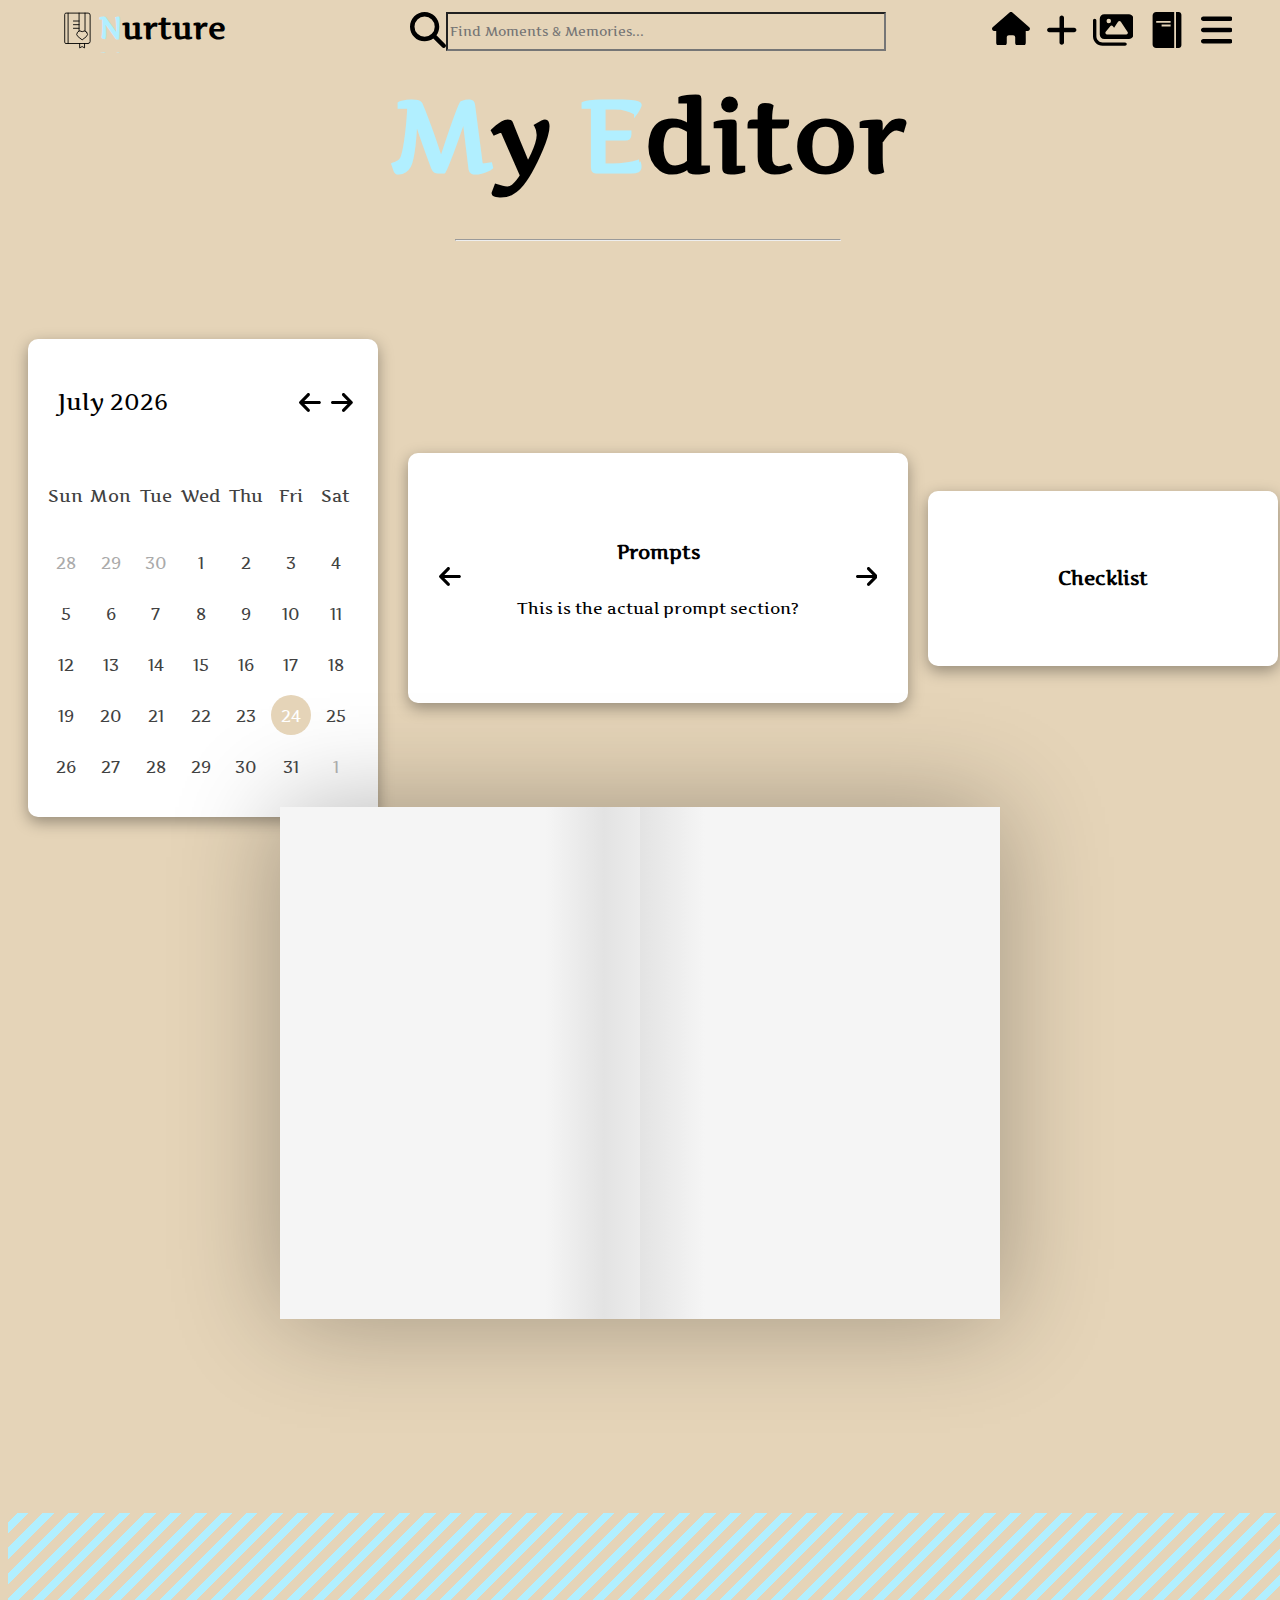
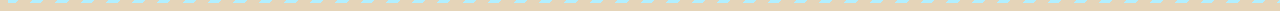
==== commit 19887d30: "added calendar" ====
--- a/templates/editor.html
+++ b/templates/editor.html
@@ -53,18 +53,41 @@
   </div>
 
   <div class="box-container">
-    <div class="widget" id="cal">
-      <h3>Calendar</h3>
+    <div id="cal">
+      <div class="cal-contain">
+        <div class="calendar-container">
+          <div id="header" class="calendar-header">
+            <p class="calendar-current-date"></p>
+            <div class="calendar-navigation">
+              <span id="calendar-prev" class="material-symbols-rounded"><svg style="height: 25px;" xmlns="http://www.w3.org/2000/svg" viewBox="0 0 448 512"><path fill="currentColor" d="M9.4 233.4c-12.5 12.5-12.5 32.8 0 45.3l160 160c12.5 12.5 32.8 12.5 45.3 0s12.5-32.8 0-45.3L109.2 288 416 288c17.7 0 32-14.3 32-32s-14.3-32-32-32l-306.7 0L214.6 118.6c12.5-12.5 12.5-32.8 0-45.3s-32.8-12.5-45.3 0l-160 160z"/></svg></span>
+              <span id="calendar-next" class="material-symbols-rounded"><svg style="height: 25px;" xmlns="http://www.w3.org/2000/svg" viewBox="0 0 448 512"><path fill="currentColor" d="M438.6 278.6c12.5-12.5 12.5-32.8 0-45.3l-160-160c-12.5-12.5-32.8-12.5-45.3 0s-12.5 32.8 0 45.3L338.8 224 32 224c-17.7 0-32 14.3-32 32s14.3 32 32 32l306.7 0L233.4 393.4c-12.5 12.5-12.5 32.8 0 45.3s32.8 12.5 45.3 0l160-160z"/></svg></span>
+            </div>
+          </div>
+          <div class="calendar-body">
+            <ul class="calendar-weekdays">
+              <li>Sun</li>
+              <li>Mon</li>
+              <li>Tue</li>
+              <li>Wed</li>
+              <li>Thu</li>
+              <li>Fri</li>
+              <li>Sat</li>
+            </ul>
+            <ul class="calendar-dates"></ul>
+          </div>
+        </div>
+        <script src="../static/editor.js"></script>
+      </div>
+    </div>
 
-    </div>
     <div class="widget" id="prompts">
       <div class="prompt-box">
-        <svg style="height: 25px;" xmlns="http://www.w3.org/2000/svg" viewBox="0 0 448 512"><path fill="currentColor" d="M9.4 233.4c-12.5 12.5-12.5 32.8 0 45.3l160 160c12.5 12.5 32.8 12.5 45.3 0s12.5-32.8 0-45.3L109.2 288 416 288c17.7 0 32-14.3 32-32s-14.3-32-32-32l-306.7 0L214.6 118.6c12.5-12.5 12.5-32.8 0-45.3s-32.8-12.5-45.3 0l-160 160z"/></svg>
+        <a href=""><svg style="height: 25px;" xmlns="http://www.w3.org/2000/svg" viewBox="0 0 448 512"><path fill="currentColor" d="M9.4 233.4c-12.5 12.5-12.5 32.8 0 45.3l160 160c12.5 12.5 32.8 12.5 45.3 0s12.5-32.8 0-45.3L109.2 288 416 288c17.7 0 32-14.3 32-32s-14.3-32-32-32l-306.7 0L214.6 118.6c12.5-12.5 12.5-32.8 0-45.3s-32.8-12.5-45.3 0l-160 160z"/></svg></a>
         <div id="prompt">
           <h3>Prompts</h3>
           <p>This is the actual prompt section?</p>
         </div>
-        <svg style="height: 25px;" xmlns="http://www.w3.org/2000/svg" viewBox="0 0 448 512"><path fill="currentColor" d="M438.6 278.6c12.5-12.5 12.5-32.8 0-45.3l-160-160c-12.5-12.5-32.8-12.5-45.3 0s-12.5 32.8 0 45.3L338.8 224 32 224c-17.7 0-32 14.3-32 32s14.3 32 32 32l306.7 0L233.4 393.4c-12.5 12.5-12.5 32.8 0 45.3s32.8 12.5 45.3 0l160-160z"/></svg>
+        <a href=""><svg style="height: 25px;" xmlns="http://www.w3.org/2000/svg" viewBox="0 0 448 512"><path fill="currentColor" d="M438.6 278.6c12.5-12.5 12.5-32.8 0-45.3l-160-160c-12.5-12.5-32.8-12.5-45.3 0s-12.5 32.8 0 45.3L338.8 224 32 224c-17.7 0-32 14.3-32 32s14.3 32 32 32l306.7 0L233.4 393.4c-12.5 12.5-12.5 32.8 0 45.3s32.8 12.5 45.3 0l160-160z"/></svg></a>
       </div>
     </div>
     <div class="widget" id="check">
--- a/static/editor.css
+++ b/static/editor.css
@@ -199,6 +199,112 @@
     /* stuff */
 }
 
+.cal-contain {
+    display: flex;
+    padding: 0 10px;
+    align-items: center;
+    justify-content: center;
+}
+
+.calendar-container {
+    width: 350px;
+    border-radius: 10px;
+    background-color: #fff;
+    box-shadow: 0 5px 15px rgba(0, 0, 0, 0.35);
+}
+
+.calendar-container #header {
+    display: flex;
+    align-items: center;
+    padding: 25px 30px 10px;
+    justify-content: space-between;
+}
+
+#header .calendar-navigation {
+    display: flex;
+}
+
+.calendar-navigation span:last-child {
+    margin-right: -10px;
+}
+
+#header .calendar-navigation span:hover {
+    background-color: #B1EFFF;
+    color: #fff;
+}
+
+.calendar-navigation svg {
+    padding: 0 5px;
+    margin-top: 5px;
+}
+
+#header .calendar-current-date {
+    font-weight: 500;
+    font-size: 1.45rem;
+}
+
+.calendar-body {
+    padding: 20px;
+    margin-left: -45px;
+}
+
+.calendar-body ul {
+    list-style: none;
+    flex-wrap: wrap;
+    display: flex;
+    text-align: center;
+}
+
+.calendar-body .calendar-dates {
+    margin-bottom: 20px;
+}
+
+.calendar-body li {
+    width: calc(100% / 7);
+    font-size: 1.07rem;
+    color: #414141;
+}
+
+.calendar-body .calendar-weekdays li {
+    cursor: default;
+    font-weight: 500;
+}
+
+.calendar-body .calendar-dates li {
+    margin-top: 30px;
+    position: relative;
+    z-index: 1;
+    cursor: pointer;
+}
+
+.calendar-dates li.inactive {
+    color: #aaa;
+}
+
+.calendar-dates li.active {
+    color: #fff;
+}
+
+.calendar-dates li::before {
+    position: absolute;
+    content: "";
+    z-index: -1;
+    top: 50%;
+    left: 50%;
+    width: 40px;
+    height: 40px;
+    border-radius: 50%;
+    transform: translate(-50%, -50%);
+}
+
+.calendar-dates li.active::before {
+    background: #E5D4B8;
+}
+
+.calendar-dates li:not(.active):hover::before {
+    background: #B1EFFF;
+}
+
 #prompts {
     height: 250px;
     width: 500px;
@@ -218,6 +324,11 @@
     flex-direction: row;
     align-items: center;
     justify-content: center;
+}
+
+.prompt-box a {
+    text-decoration: none;
+    color: #000;
 }
 
 .prompt-box svg {
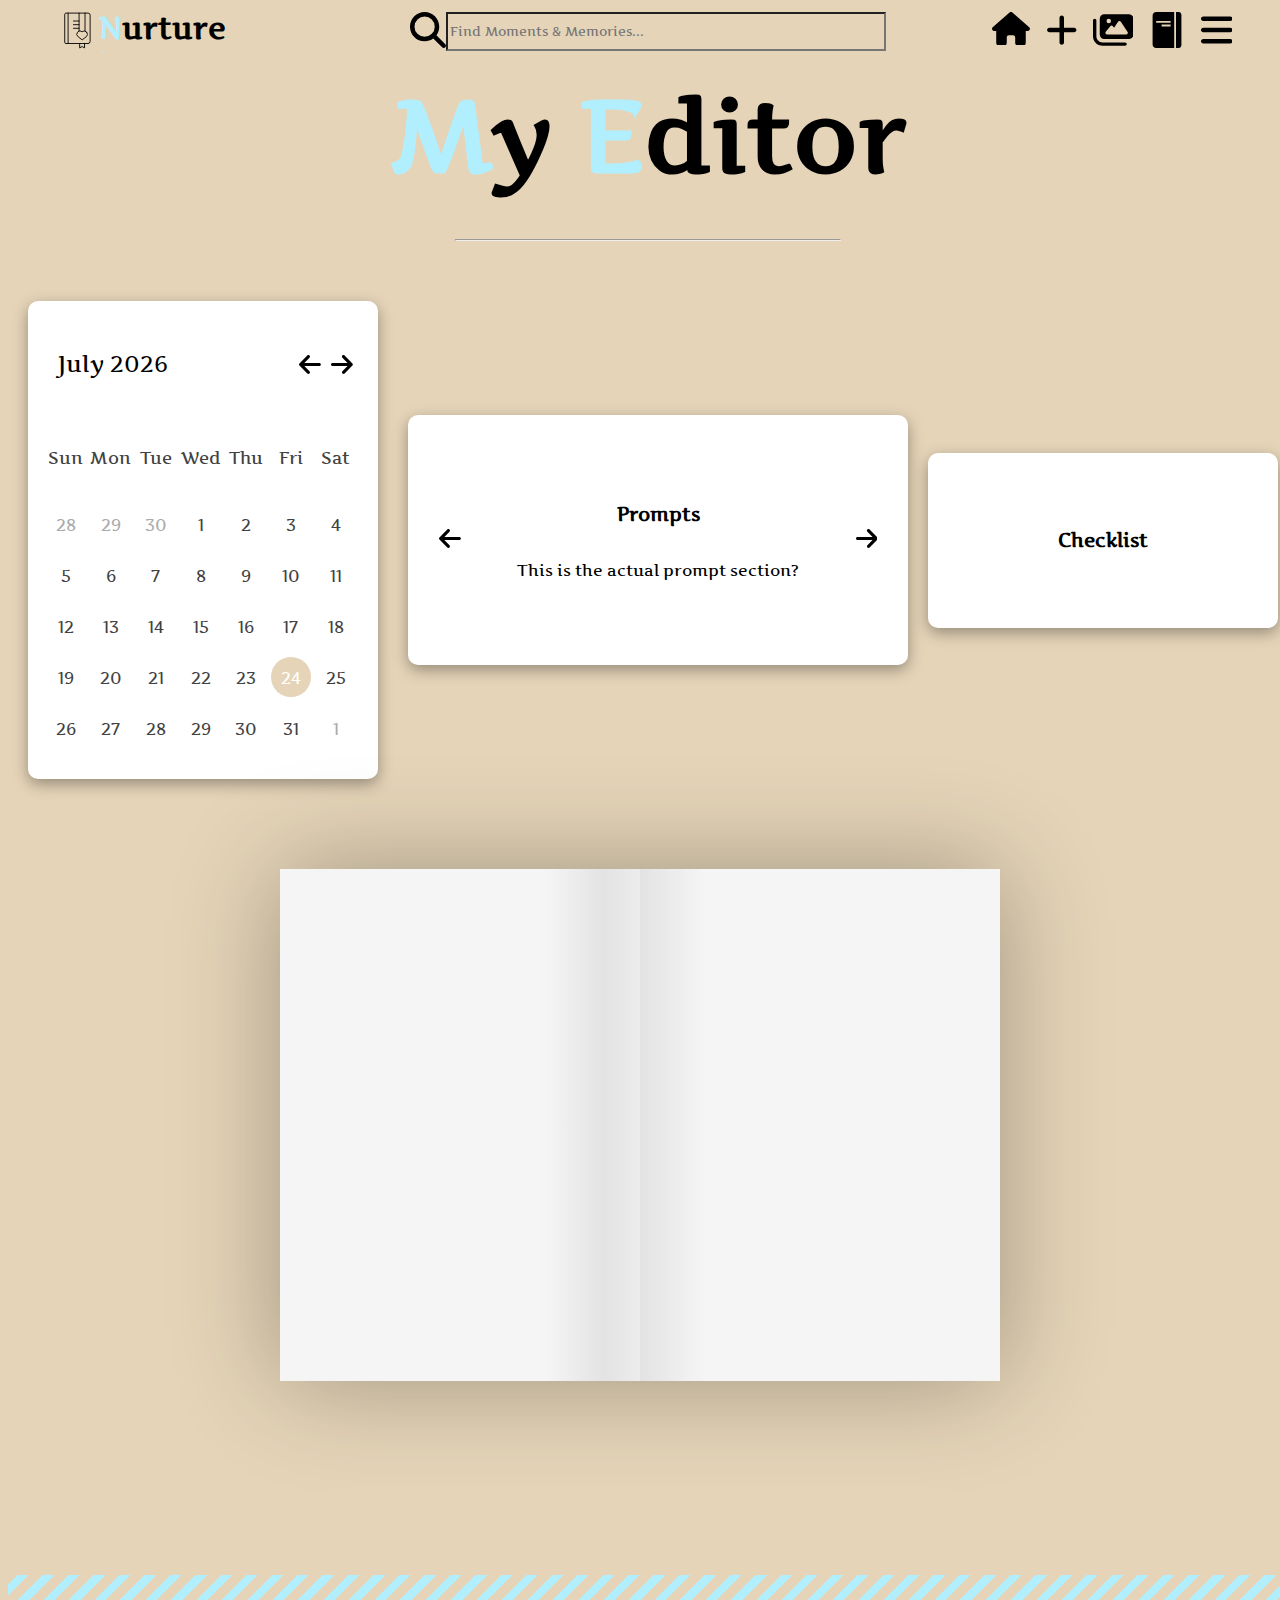
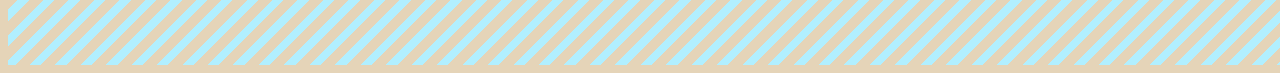
==== commit e09be70e: "removed temporary editor" ====
--- a/templates/editor.html
+++ b/templates/editor.html
@@ -35,6 +35,7 @@
     <hr>
   </div>
 
+  <!--
   <div class="contain-all">
     <div class="editor-contain">
       <textarea name="edit"></textarea>
@@ -51,6 +52,7 @@
       };
     </script>
   </div>
+  -->
 
   <div class="box-container">
     <div id="cal">
@@ -90,6 +92,7 @@
         <a href=""><svg style="height: 25px;" xmlns="http://www.w3.org/2000/svg" viewBox="0 0 448 512"><path fill="currentColor" d="M438.6 278.6c12.5-12.5 12.5-32.8 0-45.3l-160-160c-12.5-12.5-32.8-12.5-45.3 0s-12.5 32.8 0 45.3L338.8 224 32 224c-17.7 0-32 14.3-32 32s14.3 32 32 32l306.7 0L233.4 393.4c-12.5 12.5-12.5 32.8 0 45.3s32.8 12.5 45.3 0l160-160z"/></svg></a>
       </div>
     </div>
+
     <div class="widget" id="check">
       <h3>Checklist</h3>
 
--- a/static/editor.css
+++ b/static/editor.css
@@ -175,7 +175,6 @@
     height: 30vh;
     width: 100vw;
     margin-top: 100px;
-    margin-bottom: -100px;
     display: flex;
     align-items: center;
     justify-content: space-around;
@@ -231,6 +230,7 @@
 #header .calendar-navigation span:hover {
     background-color: #B1EFFF;
     color: #fff;
+    border-radius: 5px;
 }
 
 .calendar-navigation svg {
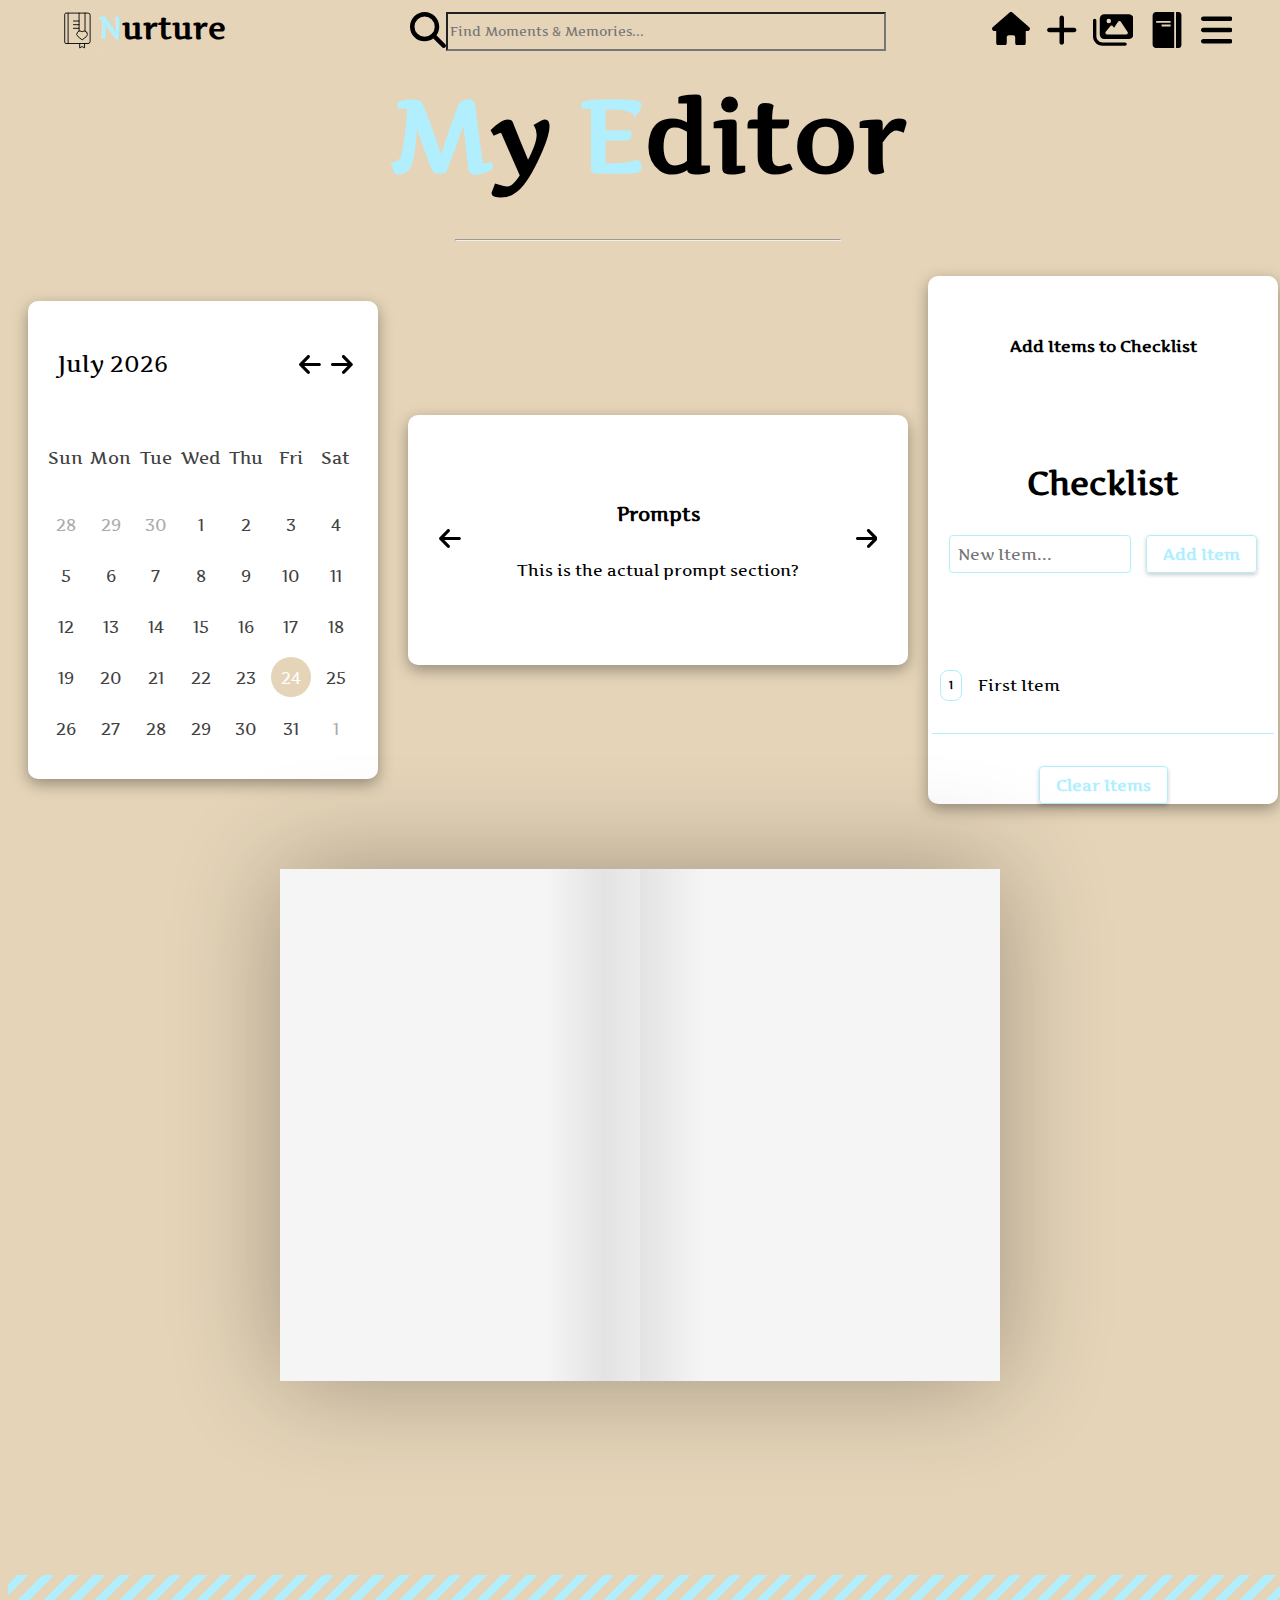
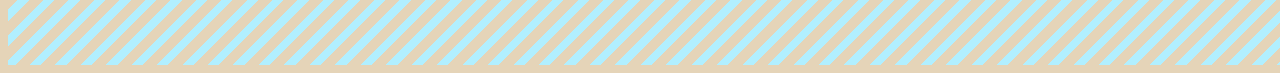
==== commit c60ef731: "started building checklist" ====
--- a/templates/editor.html
+++ b/templates/editor.html
@@ -5,6 +5,7 @@
   <title>Nurture Notes - Editor</title>
   <meta name="viewport" content="width=device-width, initial-scale=1.0">
   <link rel="stylesheet" href="../static/editor.css">
+  <link rel="stylesheet" href="https://cdnjs.cloudflare.com/ajax/libs/font-awesome/6.6.0/css/all.min.css" integrity="sha512-Kc323vGBEqzTmouAECnVceyQqyqdsSiqLQISBL29aUW4U/M7pSPA/gEUZQqv1cwx4OnYxTxve5UMg5GT6L4JJg==" crossorigin="anonymous" referrerpolicy="no-referrer" />
 </head>
 <body>
 
@@ -78,7 +79,6 @@
             <ul class="calendar-dates"></ul>
           </div>
         </div>
-        <script src="../static/editor.js"></script>
       </div>
     </div>
 
@@ -94,8 +94,34 @@
     </div>
 
     <div class="widget" id="check">
-      <h3>Checklist</h3>
-
+      <div class="check-contain">
+        <div class="alert feedback" id="check-head">
+          Add Items to Checklist
+        </div>
+        <form id="item-form">
+          <h3>Checklist</h3>
+          <div class="input-group">
+            <input type="text" id="item-input" placeholder="New Item...">
+            <button id="add-item" class="btn" type="submit">Add Item</button>
+          </div>
+        </form>
+        <div class="item-container">
+          <div class="item-list">
+            <div class="item">
+              <div class="item-info">
+                <h6 class="item-index">1</h6>
+                <p class="item-name">First Item</p>
+              </div>
+              <div class="item-icons">
+                <i class="far fa-check-circle complete-item"></i>
+                <i class="far fa-edit edit-item"></i>
+                <i class="far fa-times-circle delete-item"></i>
+              </div>
+            </div>
+          </div>
+          <button type="button" id="clear-list" class="btn">Clear Items</button>
+        </div>
+      </div>
     </div>
   </div>
 
@@ -134,5 +160,7 @@
   </div>
 
   <footer></footer>
+
+  <script src="../static/editor.js"></script>
 </body>
 </html>
--- a/static/editor.css
+++ b/static/editor.css
@@ -190,7 +190,7 @@
 }
 
 .widget:not(#prompts) {
-    height: 175px;
+    min-height: 450px;
     width: 350px;
 }
 
@@ -346,7 +346,158 @@
 }
 
 #check{
-    /* stuff */
+    margin: 0;
+    padding: 0;
+    box-sizing: border-box;
+}
+
+#check ul, li, a {
+    text-decoration: none;
+    list-style: none;
+    color: inherit;
+}
+
+.check-contain {
+    width: 100%;
+    margin: 0 auto;
+    padding: 0 0.25rem;
+    display: flex;
+    flex-direction: column;
+    align-items: center;
+    margin-top: 3rem;
+}
+
+.feedback {
+    width: 100%;
+    background-color: transparent;
+    display: flex;
+    flex-direction: column;
+    align-items: center;
+    &.alert {
+        padding: 0.75rem;
+        border-radius: 0.25rem;
+        margin-bottom: 1rem;
+        font-weight: 600;
+    }
+    &.red {
+        background-color: #F8D7DA;
+        color: #721C24;
+        border: 1px solid #721C24;
+    }
+    &.green {
+        background-color: #721C24;
+        color: #37BA67;
+        border: 1px solid #37BA67;
+    }
+}
+
+.btn {
+    background-color: transparent;
+    color: #B1EFFF;
+    border: 1px solid #B1EFFF;
+    padding: 0.5rem 1rem;
+    font-size: 1rem;
+    font-weight: 600;
+    border-radius: 0.25rem;
+    cursor: pointer;
+    transition: all 0.2s ease-in-out;
+    box-shadow: 0 2px 4px rgba(0, 0, 0, 0.2);
+}
+
+.btn:hover {
+    background-color: #B1EFFF;
+    color: #fff;
+}
+
+#item-form {
+    width: 100%;
+    margin: 3rem auto;
+    display: flex;
+    flex-direction: column;
+    align-items: center;
+    justify-content: center;
+}
+
+#item-form h3 {
+    font-size: 2rem;
+    text-transform: capitalize;
+}
+
+.input-group {
+    display: flex;
+    gap: 5px;
+    justify-content: space-evenly;
+    align-items: center;
+    margin-bottom: 1rem;
+}
+
+.input-group input {
+    width: 50%;
+    padding: 0.5rem;
+    border: 1px solid #B1EFFF;
+    border-radius: 0.25rem;
+    font-size: 1rem;
+    text-transform: capitalize;
+}
+
+.item-container {
+    width: 100%;
+    text-align: center;
+}
+
+.item-container .item-list {
+    margin-bottom: 2rem;
+}
+
+.item-container .item-list .item {
+    padding: 0.5rem;
+    display: flex;
+    justify-content: space-between;
+    align-items: center;
+    border-bottom: 1px solid #B1EFFF;
+    margin-bottom: 0.25rem;
+}
+
+.item .item-info {
+    display: flex;
+    gap: 1rem;
+    align-items: center;
+}
+
+.item .item-info .item-index {
+    border: 1px solid #B1EFFF;
+    border-radius: 0.5rem;
+    padding: 0.5rem;
+}
+
+.item-index.completed {
+    color: #A8AAAD;
+}
+
+.item .item-info .item-name {
+    text-transform: capitalize;
+}
+
+.item-name.completed {
+    text-decoration: line-through;
+    color: #A8AAAD;
+}
+
+.item .item-icons {
+    display: flex;
+    gap: 1rem;
+}
+
+.item .item-icons .far {
+    cursor: pointer;
+}
+
+.item .item-icons .fa-check-circle {
+    color: #37BA67;
+}
+
+.item .item-icons .fa-times-circle {
+    color: #721C24;
 }
 
 /* Book */
